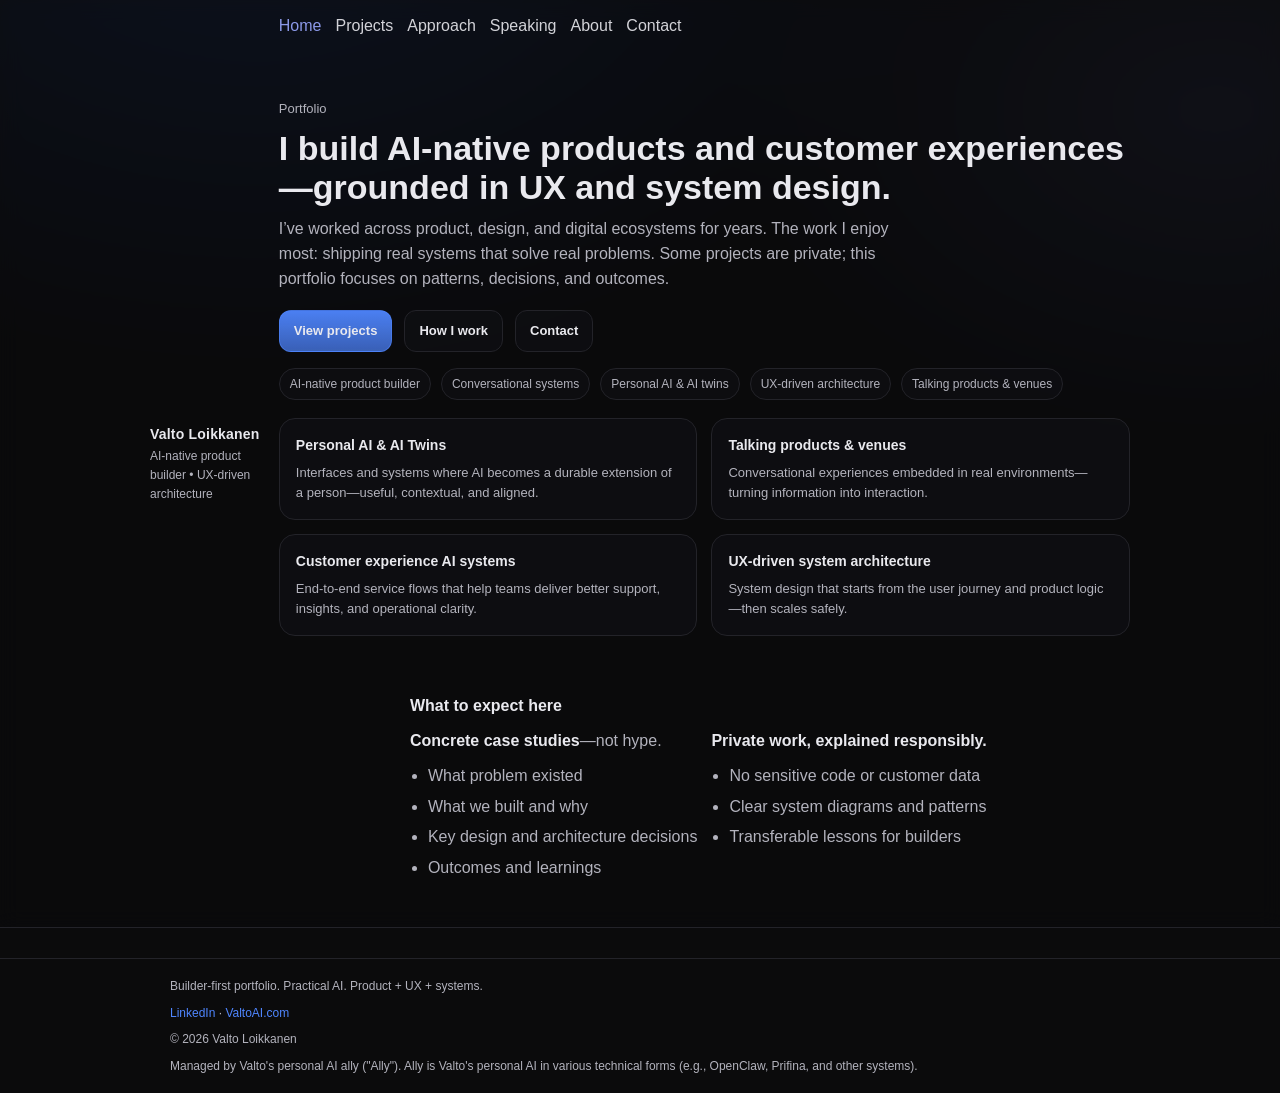
==== index.html @ eb3aaf6f "Add Ally management note" ====
<!doctype html>
<html lang="en">
<head>
  <meta charset="utf-8" />
  <meta name="viewport" content="width=device-width, initial-scale=1" />
  <title>Valto Loikkanen — AI-native product builder</title>
  <meta name="description" content="Valto Loikkanen — AI-native product builder and UX-driven system architect. Portfolio: products, conversational systems, AI twins, customer experience systems." />
  <meta property="og:title" content="Valto Loikkanen — AI-native product builder" />
  <meta property="og:description" content="Builder-first portfolio: AI-native products, UX-driven architecture, conversational systems, AI twins, customer experience systems." />
  <meta property="og:type" content="website" />
  <link rel="stylesheet" href="assets/css/site.css" />
</head>
<body>
<!-- NAV -->
<!-- NAV -->
<div class="nav">
  <div class="container nav-inner">
    <div class="brand">
      <strong>Valto Loikkanen</strong>
      <span>AI-native product builder • UX-driven architecture</span>
    </div>
    <div class="links">
      <a class="link" href="./index.html">Home</a>
      <a class="link" href="./projects.html">Projects</a>
      <a class="link" href="./approach.html">Approach</a>
      <a class="link" href="./speaking.html">Speaking</a>
      <a class="link" href="./about.html">About</a>
      <a class="link" href="./contact.html">Contact</a>

<div class="container hero">
  <div class="h-eyebrow">Portfolio</div>
  <h1 class="h-title">I build AI-native products and customer experiences—grounded in UX and system design.</h1>
  <p class="h-sub">I’ve worked across product, design, and digital ecosystems for years. The work I enjoy most: shipping real systems that solve real problems. Some projects are private; this portfolio focuses on patterns, decisions, and outcomes.</p>

  <div class="cta">
    <a class="btn primary" href="./projects.html">View projects</a>
    <a class="btn" href="./approach.html">How I work</a>
    <a class="btn" href="./contact.html">Contact</a>
  </div>

  <div class="strip">
    <div class="pill">AI-native product builder</div>
    <div class="pill">Conversational systems</div>
    <div class="pill">Personal AI & AI twins</div>
    <div class="pill">UX-driven architecture</div>
    <div class="pill">Talking products & venues</div>
  </div>

  <div class="grid">
    <div class="card">
      <h3>Personal AI & AI Twins</h3>
      <p>Interfaces and systems where AI becomes a durable extension of a person—useful, contextual, and aligned.</p>
    </div>
    <div class="card">
      <h3>Talking products & venues</h3>
      <p>Conversational experiences embedded in real environments—turning information into interaction.</p>
    </div>
    <div class="card">
      <h3>Customer experience AI systems</h3>
      <p>End-to-end service flows that help teams deliver better support, insights, and operational clarity.</p>
    </div>
    <div class="card">
      <h3>UX-driven system architecture</h3>
      <p>System design that starts from the user journey and product logic—then scales safely.</p>
    </div>
  </div>
</div>

<div class="container section">
  <h2>What to expect here</h2>
  <div class="cols">
    <div class="col">
      <p><strong style="color:var(--text)">Concrete case studies</strong>—not hype.</p>
      <ul class="list">
        <li>What problem existed</li>
        <li>What we built and why</li>
        <li>Key design and architecture decisions</li>
        <li>Outcomes and learnings</li>
      </ul>
    </div>
    <div class="col">
      <p><strong style="color:var(--text)">Private work, explained responsibly.</strong></p>
      <ul class="list">
        <li>No sensitive code or customer data</li>
        <li>Clear system diagrams and patterns</li>
        <li>Transferable lessons for builders</li>
      </ul>
    </div>
  </div>
</div>

    </div>
  </div>
</div>

<!-- FOOTER -->
    </div>
  </div>
</div>

<!-- FOOTER -->
<div class="footer">
  <div class="container">
    <div>Builder-first portfolio. Practical AI. Product + UX + systems.</div>
    <div style="margin-top:8px">
      <a href="https://www.linkedin.com/in/valto/" target="_blank" rel="noopener">LinkedIn</a>
      · <a href="https://valtoai.com/" target="_blank" rel="noopener">ValtoAI.com</a>
    </div>
    <div style="margin-top:8px">© <span id="y"></span> Valto Loikkanen</div>
    <div style="margin-top:8px">Managed by Valto's personal AI ally ("Ally"). Ally is Valto's personal AI in various technical forms (e.g., OpenClaw, Prifina, and other systems).</div>
  </div>
</div>
<script>document.getElementById('y').textContent = String(new Date().getFullYear())</script>

<script>(function(){var p=location.pathname.split("/").pop()||"index.html";document.querySelectorAll(".nav a.link").forEach(function(a){var h=a.getAttribute("href")||"";if(h.endsWith(p))a.classList.add("active");});})();</script>
</body>
</html>
---- assets/css/site.css ----
:root{
  --bg:#0b0b0c;
  --panel:#111114;
  --text:#e9e9ee;
  --muted:#b3b3bd;
  --border:#232329;
  --accent:#4f86ff;
  --accent2:#9aa8ff;
}
*{box-sizing:border-box}
html,body{margin:0;padding:0}
body{
  font-family:-apple-system,BlinkMacSystemFont,Segoe UI,Roboto,Helvetica,Arial,sans-serif;
  background: radial-gradient(1200px 800px at 20% -10%, rgba(79,134,255,.22), transparent 60%),
              radial-gradient(900px 600px at 95% 10%, rgba(154,168,255,.14), transparent 55%),
              var(--bg);
  color:var(--text);
  line-height:1.55;
}
a{color:var(--accent);text-decoration:none}
a:hover{text-decoration:underline}
.container{max-width:980px;margin:0 auto;padding:0 20px}
.nav{
  position:sticky;top:0;z-index:10;
  backdrop-filter:saturate(160%) blur(10px);
  background:rgba(11,11,12,.72);
  border-bottom:1px solid var(--border);
}
.nav-inner{display:flex;align-items:center;justify-content:space-between;padding:14px 0;gap:18px}
.brand{display:flex;flex-direction:column;gap:2px}
.brand strong{font-size:14px;letter-spacing:.2px}
.brand span{font-size:12px;color:var(--muted)}
.nav a.link{color:var(--text);opacity:.9}
.nav a.link.active{color:var(--accent2)}
.links{display:flex;flex-wrap:wrap;gap:14px;align-items:center}
.hero{padding:46px 0 18px}
.h-eyebrow{color:var(--muted);font-size:13px}
.h-title{font-size:34px;line-height:1.15;margin:10px 0 10px}
.h-sub{color:var(--muted);font-size:16px;max-width:72ch;margin:0}
.cta{display:flex;gap:12px;flex-wrap:wrap;margin-top:18px}
.btn{display:inline-flex;align-items:center;justify-content:center;gap:10px;
  padding:10px 14px;border-radius:12px;border:1px solid var(--border);
  background:rgba(17,17,20,.7);color:var(--text);font-size:13px;font-weight:600
}
.btn.primary{background:linear-gradient(180deg, rgba(79,134,255,.95), rgba(79,134,255,.7));border-color:rgba(79,134,255,.55)}
.btn.primary:hover{text-decoration:none;filter:brightness(1.05)}
.btn:hover{text-decoration:none}
.grid{display:grid;grid-template-columns:repeat(12,1fr);gap:14px;margin:18px 0 0}
.card{
  grid-column:span 6;
  background:rgba(17,17,20,.7);
  border:1px solid var(--border);
  border-radius:16px;
  padding:16px;
}
.card h3{margin:0 0 6px;font-size:14px}
.card p{margin:0;color:var(--muted);font-size:13px}
.strip{display:flex;flex-wrap:wrap;gap:10px;margin-top:16px}
.pill{border:1px solid var(--border);border-radius:999px;padding:6px 10px;color:var(--muted);font-size:12px;background:rgba(17,17,20,.55)}
.section{padding:26px 0}
.section h2{font-size:16px;margin:0 0 10px}
.section p{margin:0 0 10px;color:var(--muted)}
.cols{display:grid;grid-template-columns:repeat(12,1fr);gap:14px}
.col{grid-column:span 6}
.list{margin:10px 0 0;padding-left:18px;color:var(--muted)}
.list li{margin:6px 0}
.footer{border-top:1px solid var(--border);padding:18px 0;margin-top:30px;color:var(--muted);font-size:12px}
small.mono{font-family:ui-monospace,SFMono-Regular,Menlo,Monaco,Consolas,monospace}
@media (max-width:860px){
  .card{grid-column:span 12}
  .col{grid-column:span 12}
  .h-title{font-size:28px}
}
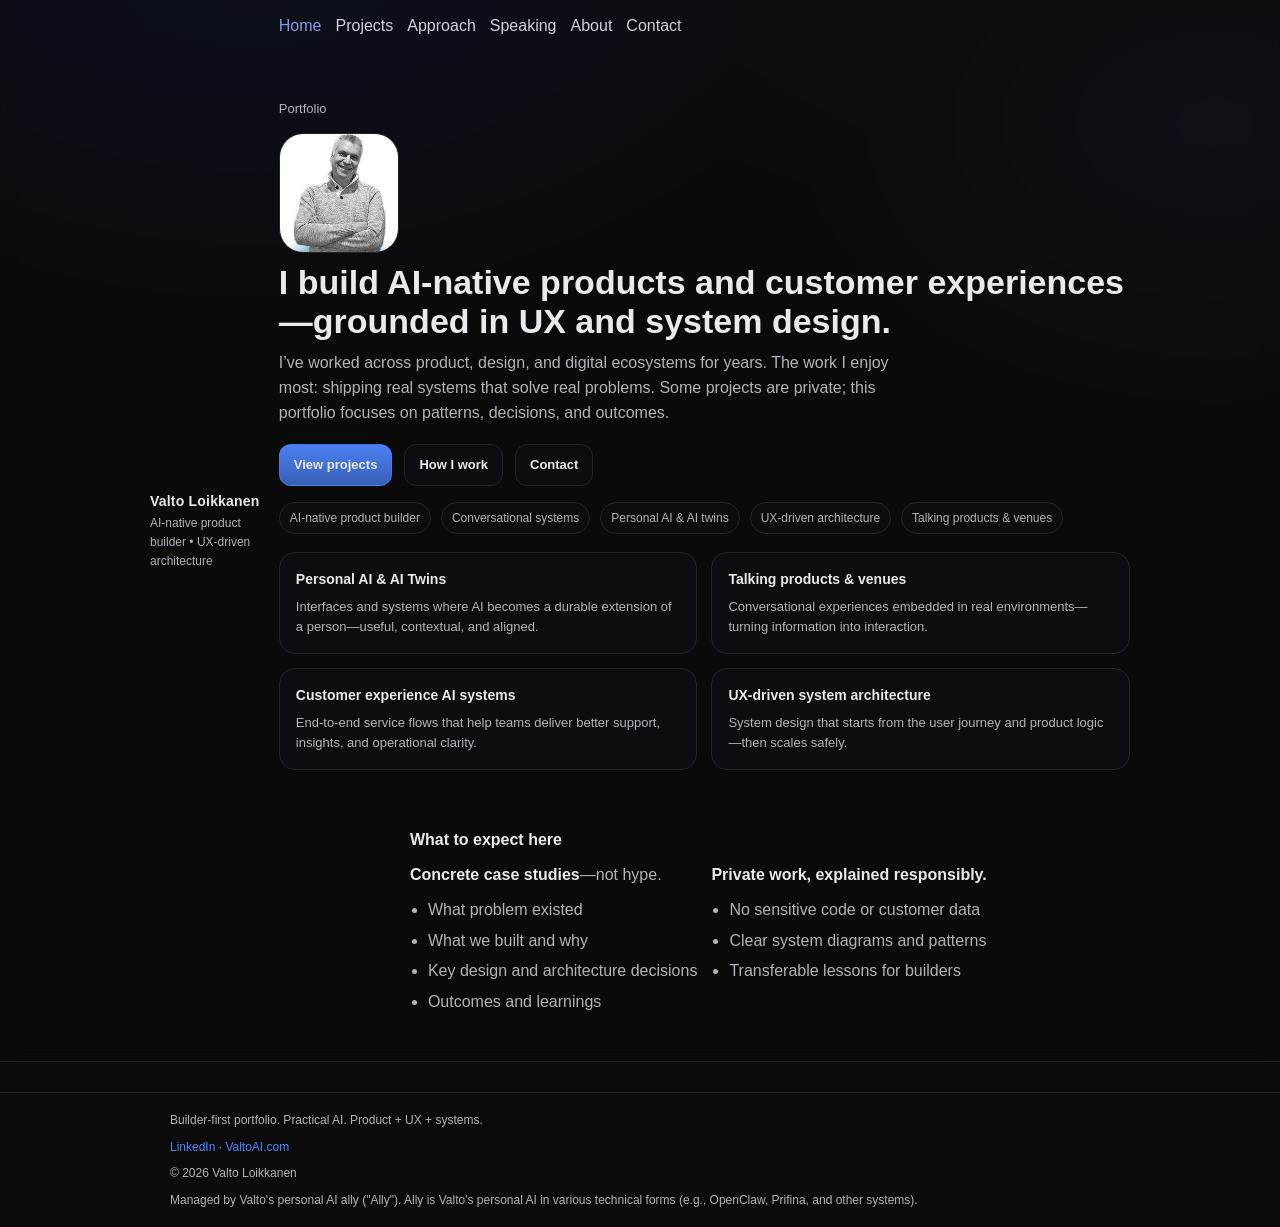
==== commit f1c75dd2: "Add portrait" ====
--- a/index.html
+++ b/index.html
@@ -29,6 +29,10 @@
 
 <div class="container hero">
   <div class="h-eyebrow">Portfolio</div>
+<div style="display:flex;gap:18px;align-items:center;flex-wrap:wrap;margin-top:14px">
+  <img src="assets/img/valto.jpg" alt="Valto Loikkanen" style="width:120px;height:120px;border-radius:24px;object-fit:cover;border:1px solid var(--border);background:rgba(17,17,20,.7)" />
+  <div style="min-width:min(520px,100%);flex:1"></div>
+</div>
   <h1 class="h-title">I build AI-native products and customer experiences—grounded in UX and system design.</h1>
   <p class="h-sub">I’ve worked across product, design, and digital ecosystems for years. The work I enjoy most: shipping real systems that solve real problems. Some projects are private; this portfolio focuses on patterns, decisions, and outcomes.</p>
 
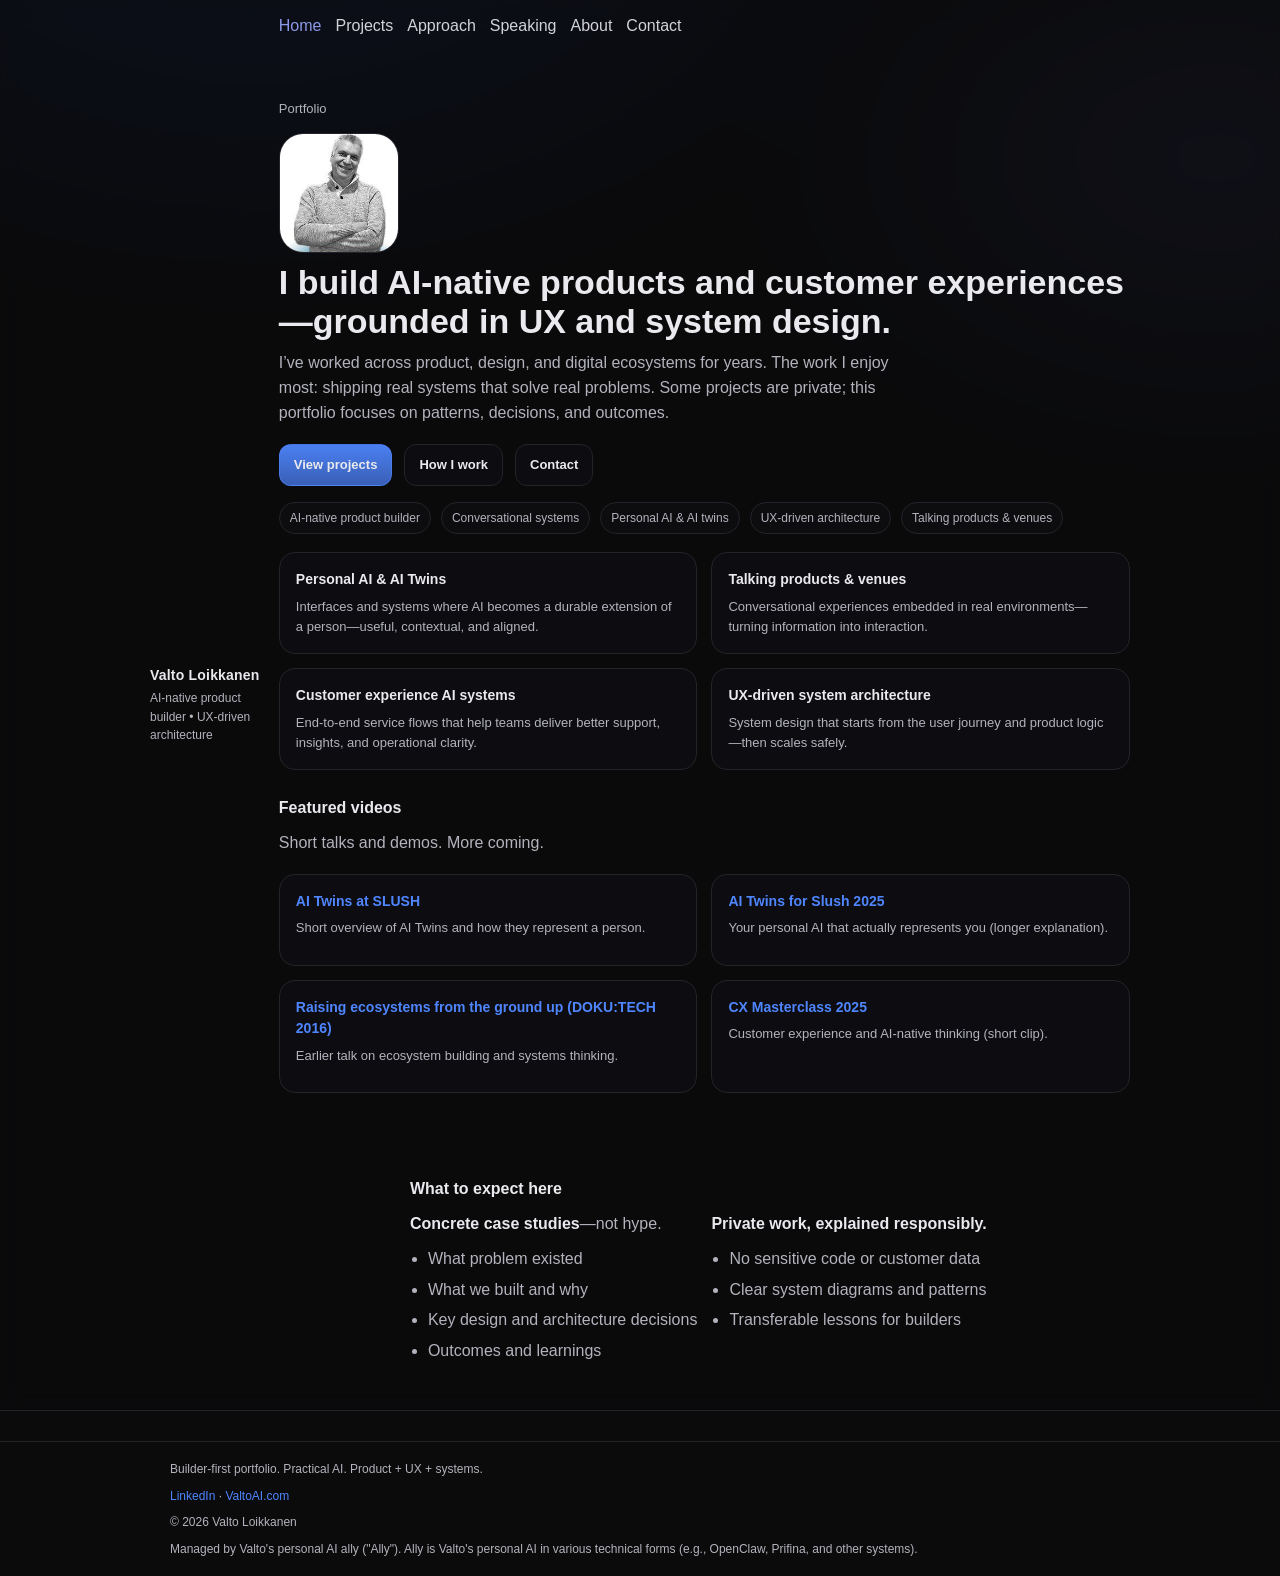
==== commit dd1c0b98: "Add featured videos section (placeholders)" ====
--- a/index.html
+++ b/index.html
@@ -68,6 +68,29 @@
       <p>System design that starts from the user journey and product logic—then scales safely.</p>
     </div>
   </div>
+
+<div class="container section">
+  <h2>Featured videos</h2>
+  <p>Short talks and demos. More coming.</p>
+  <div class="grid">
+    <div class="card">
+      <h3><a href="https://www.youtube.com/watch?v=REPLACE1" target="_blank" rel="noopener">AI Twins at SLUSH</a></h3>
+      <p>Short overview of AI Twins and how they represent a person.</p>
+    </div>
+    <div class="card">
+      <h3><a href="https://www.youtube.com/watch?v=REPLACE2" target="_blank" rel="noopener">AI Twins for Slush 2025</a></h3>
+      <p>Your personal AI that actually represents you (longer explanation).</p>
+    </div>
+    <div class="card">
+      <h3><a href="https://www.youtube.com/watch?v=REPLACE3" target="_blank" rel="noopener">Raising ecosystems from the ground up (DOKU:TECH 2016)</a></h3>
+      <p>Earlier talk on ecosystem building and systems thinking.</p>
+    </div>
+    <div class="card">
+      <h3><a href="https://www.youtube.com/watch?v=REPLACE4" target="_blank" rel="noopener">CX Masterclass 2025</a></h3>
+      <p>Customer experience and AI-native thinking (short clip).</p>
+    </div>
+  </div>
+</div>
 </div>
 
 <div class="container section">
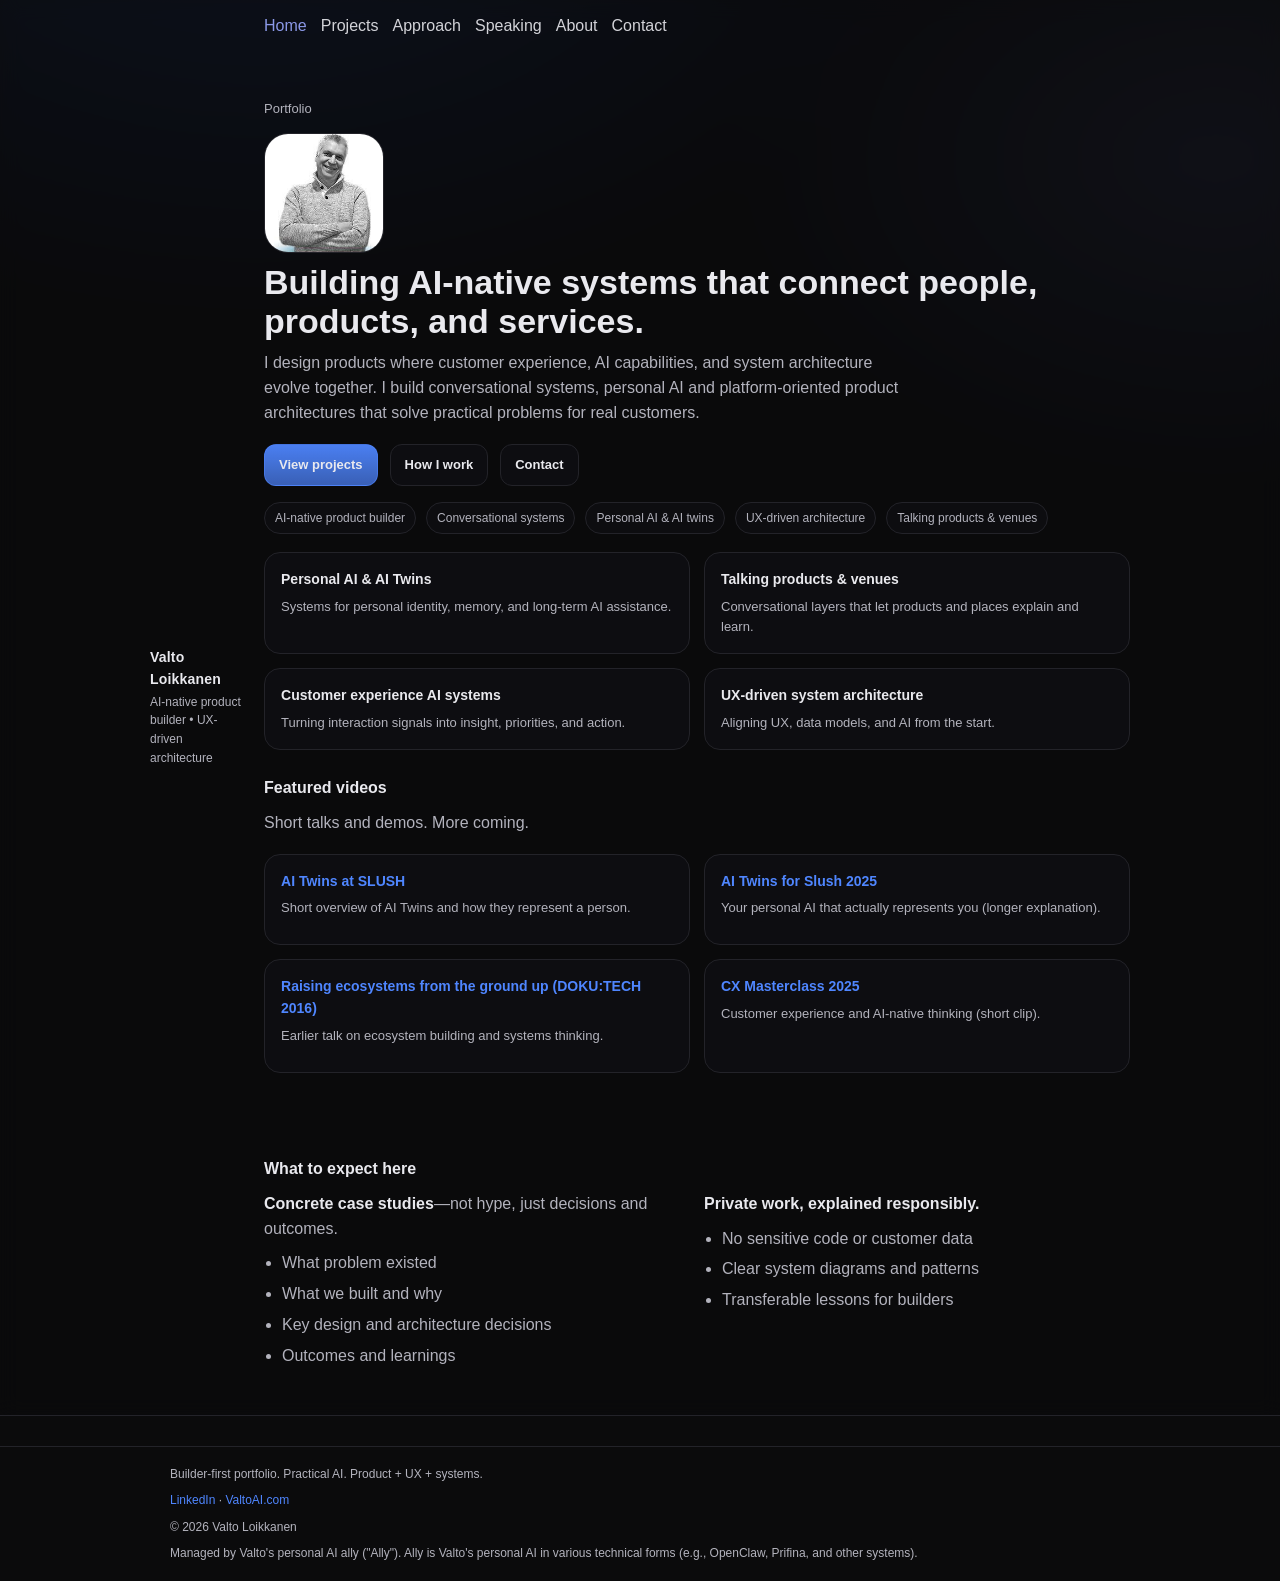
==== commit 06bac38d: "Align copy with portfolio instructions" ====
--- a/index.html
+++ b/index.html
@@ -33,8 +33,8 @@
   <img src="assets/img/valto.jpg" alt="Valto Loikkanen" style="width:120px;height:120px;border-radius:24px;object-fit:cover;border:1px solid var(--border);background:rgba(17,17,20,.7)" />
   <div style="min-width:min(520px,100%);flex:1"></div>
 </div>
-  <h1 class="h-title">I build AI-native products and customer experiences—grounded in UX and system design.</h1>
-  <p class="h-sub">I’ve worked across product, design, and digital ecosystems for years. The work I enjoy most: shipping real systems that solve real problems. Some projects are private; this portfolio focuses on patterns, decisions, and outcomes.</p>
+  <h1 class="h-title">Building AI-native systems that connect people, products, and services.</h1>
+  <p class="h-sub">I design products where customer experience, AI capabilities, and system architecture evolve together. I build conversational systems, personal AI and platform-oriented product architectures that solve practical problems for real customers.</p>
 
   <div class="cta">
     <a class="btn primary" href="./projects.html">View projects</a>
@@ -53,19 +53,19 @@
   <div class="grid">
     <div class="card">
       <h3>Personal AI & AI Twins</h3>
-      <p>Interfaces and systems where AI becomes a durable extension of a person—useful, contextual, and aligned.</p>
+      <p>Systems for personal identity, memory, and long-term AI assistance.</p>
     </div>
     <div class="card">
       <h3>Talking products & venues</h3>
-      <p>Conversational experiences embedded in real environments—turning information into interaction.</p>
+      <p>Conversational layers that let products and places explain and learn.</p>
     </div>
     <div class="card">
       <h3>Customer experience AI systems</h3>
-      <p>End-to-end service flows that help teams deliver better support, insights, and operational clarity.</p>
+      <p>Turning interaction signals into insight, priorities, and action.</p>
     </div>
     <div class="card">
       <h3>UX-driven system architecture</h3>
-      <p>System design that starts from the user journey and product logic—then scales safely.</p>
+      <p>Aligning UX, data models, and AI from the start.</p>
     </div>
   </div>
 
@@ -74,19 +74,19 @@
   <p>Short talks and demos. More coming.</p>
   <div class="grid">
     <div class="card">
-      <h3><a href="https://www.youtube.com/watch?v=REPLACE1" target="_blank" rel="noopener">AI Twins at SLUSH</a></h3>
+      <h3><a href="https://www.youtube.com/watch?v=C7Kmj-2CnPc" target="_blank" rel="noopener">AI Twins at SLUSH</a></h3>
       <p>Short overview of AI Twins and how they represent a person.</p>
     </div>
     <div class="card">
-      <h3><a href="https://www.youtube.com/watch?v=REPLACE2" target="_blank" rel="noopener">AI Twins for Slush 2025</a></h3>
+      <h3><a href="https://www.youtube.com/watch?v=y5yU5J10x-8" target="_blank" rel="noopener">AI Twins for Slush 2025</a></h3>
       <p>Your personal AI that actually represents you (longer explanation).</p>
     </div>
     <div class="card">
-      <h3><a href="https://www.youtube.com/watch?v=REPLACE3" target="_blank" rel="noopener">Raising ecosystems from the ground up (DOKU:TECH 2016)</a></h3>
+      <h3><a href="https://www.youtube.com/watch?v=Q_x3U_hmWxY" target="_blank" rel="noopener">Raising ecosystems from the ground up (DOKU:TECH 2016)</a></h3>
       <p>Earlier talk on ecosystem building and systems thinking.</p>
     </div>
     <div class="card">
-      <h3><a href="https://www.youtube.com/watch?v=REPLACE4" target="_blank" rel="noopener">CX Masterclass 2025</a></h3>
+      <h3><a href="https://www.youtube.com/watch?v=2t4NH5-_C3g" target="_blank" rel="noopener">CX Masterclass 2025</a></h3>
       <p>Customer experience and AI-native thinking (short clip).</p>
     </div>
   </div>
@@ -97,7 +97,7 @@
   <h2>What to expect here</h2>
   <div class="cols">
     <div class="col">
-      <p><strong style="color:var(--text)">Concrete case studies</strong>—not hype.</p>
+      <p><strong style="color:var(--text)">Concrete case studies</strong>—not hype, just decisions and outcomes.</p>
       <ul class="list">
         <li>What problem existed</li>
         <li>What we built and why</li>
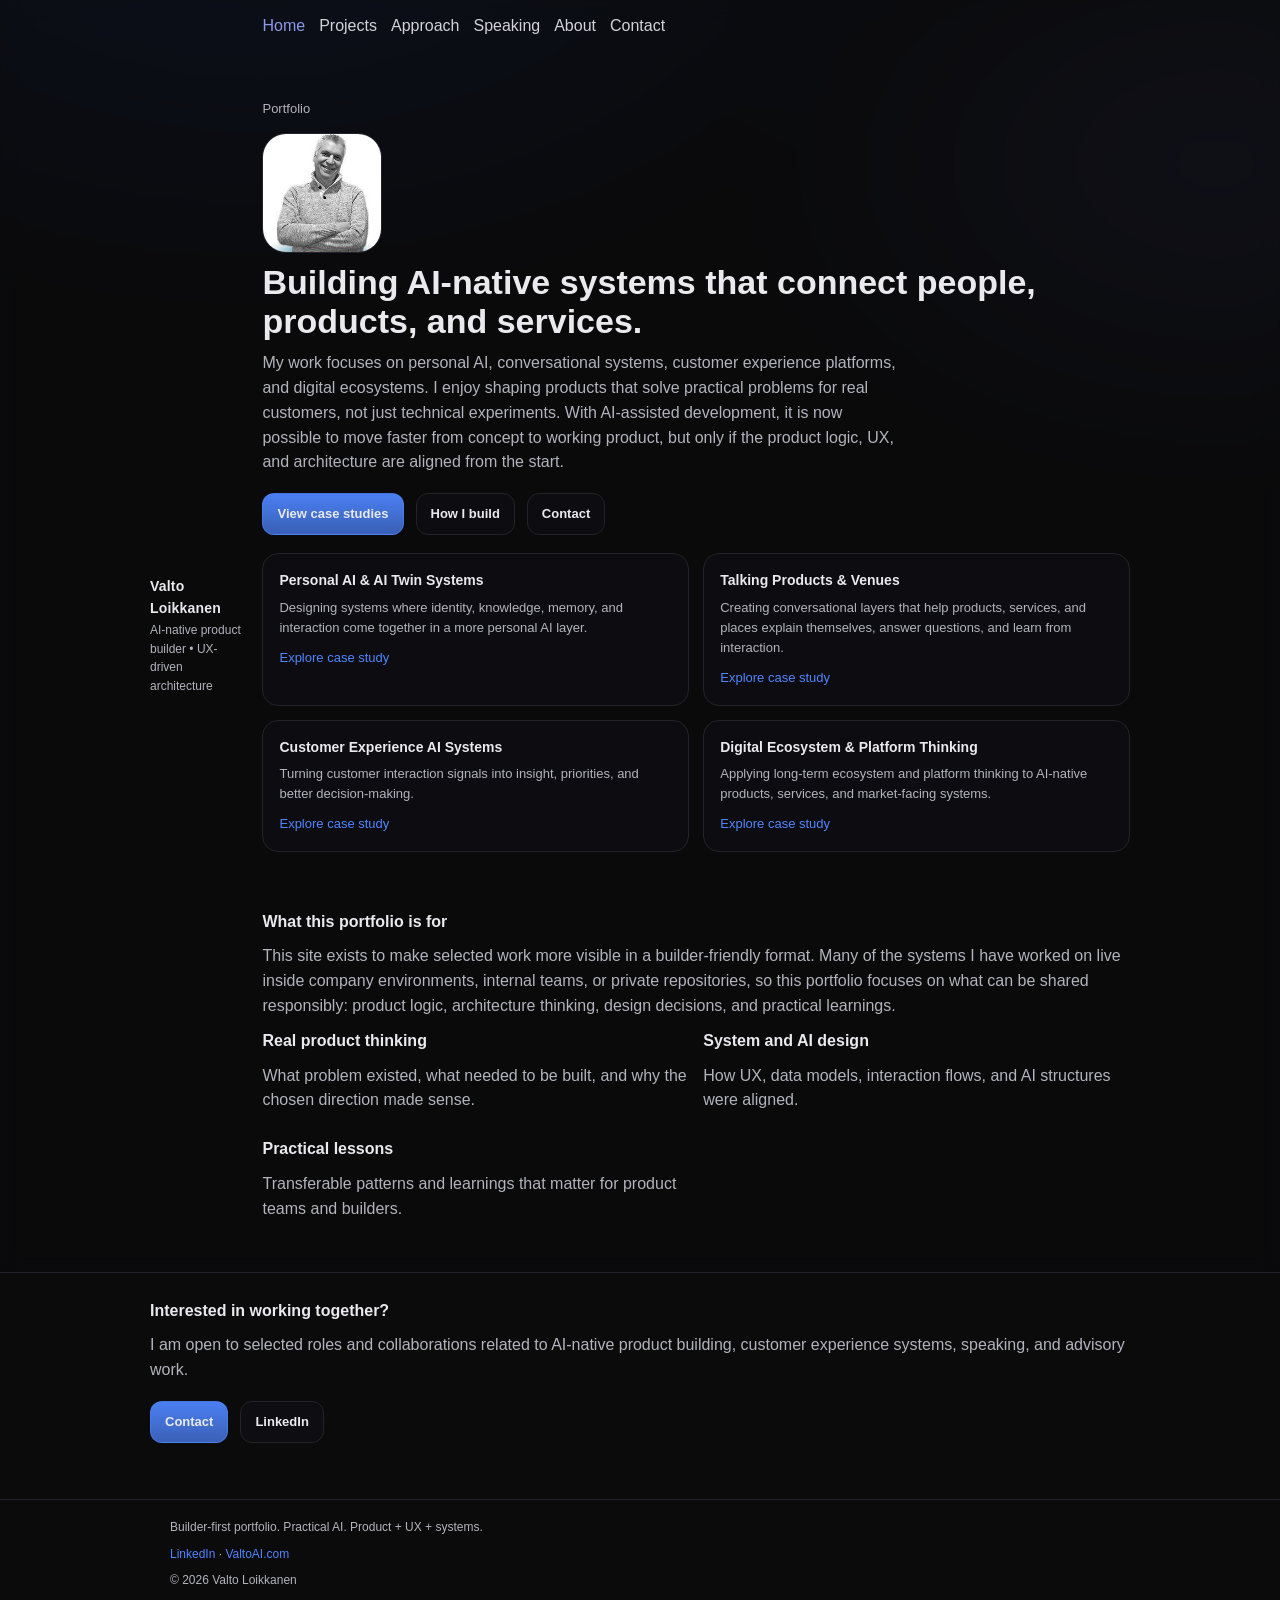
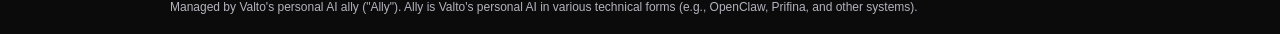
==== commit 1f73aafa: "Apply portfolio revisions (home structure, case studies, contact email)" ====
--- a/index.html
+++ b/index.html
@@ -34,86 +34,58 @@
   <div style="min-width:min(520px,100%);flex:1"></div>
 </div>
   <h1 class="h-title">Building AI-native systems that connect people, products, and services.</h1>
-  <p class="h-sub">I design products where customer experience, AI capabilities, and system architecture evolve together. I build conversational systems, personal AI and platform-oriented product architectures that solve practical problems for real customers.</p>
+  <p class="h-sub">My work focuses on personal AI, conversational systems, customer experience platforms, and digital ecosystems. I enjoy shaping products that solve practical problems for real customers, not just technical experiments. With AI-assisted development, it is now possible to move faster from concept to working product, but only if the product logic, UX, and architecture are aligned from the start.</p>
 
   <div class="cta">
-    <a class="btn primary" href="./projects.html">View projects</a>
-    <a class="btn" href="./approach.html">How I work</a>
+    <a class="btn primary" href="./projects.html">View case studies</a>
+    <a class="btn" href="./approach.html">How I build</a>
     <a class="btn" href="./contact.html">Contact</a>
   </div>
-
-  <div class="strip">
-    <div class="pill">AI-native product builder</div>
-    <div class="pill">Conversational systems</div>
-    <div class="pill">Personal AI & AI twins</div>
-    <div class="pill">UX-driven architecture</div>
-    <div class="pill">Talking products & venues</div>
-  </div>
-
+  
   <div class="grid">
     <div class="card">
-      <h3>Personal AI & AI Twins</h3>
-      <p>Systems for personal identity, memory, and long-term AI assistance.</p>
+      <h3>Personal AI & AI Twin Systems</h3>
+      <p>Designing systems where identity, knowledge, memory, and interaction come together in a more personal AI layer.</p>
+      <p style="margin-top:10px"><a href="./projects.html#personal-ai">Explore case study</a></p>
     </div>
     <div class="card">
-      <h3>Talking products & venues</h3>
-      <p>Conversational layers that let products and places explain and learn.</p>
+      <h3>Talking Products & Venues</h3>
+      <p>Creating conversational layers that help products, services, and places explain themselves, answer questions, and learn from interaction.</p>
+      <p style="margin-top:10px"><a href="./projects.html#talking-products">Explore case study</a></p>
     </div>
     <div class="card">
-      <h3>Customer experience AI systems</h3>
-      <p>Turning interaction signals into insight, priorities, and action.</p>
+      <h3>Customer Experience AI Systems</h3>
+      <p>Turning customer interaction signals into insight, priorities, and better decision-making.</p>
+      <p style="margin-top:10px"><a href="./projects.html#customer-experience">Explore case study</a></p>
     </div>
     <div class="card">
-      <h3>UX-driven system architecture</h3>
-      <p>Aligning UX, data models, and AI from the start.</p>
+      <h3>Digital Ecosystem & Platform Thinking</h3>
+      <p>Applying long-term ecosystem and platform thinking to AI-native products, services, and market-facing systems.</p>
+      <p style="margin-top:10px"><a href="./projects.html#ecosystems">Explore case study</a></p>
     </div>
   </div>
 
+</div>
+
+
 <div class="container section">
-  <h2>Featured videos</h2>
-  <p>Short talks and demos. More coming.</p>
-  <div class="grid">
-    <div class="card">
-      <h3><a href="https://www.youtube.com/watch?v=C7Kmj-2CnPc" target="_blank" rel="noopener">AI Twins at SLUSH</a></h3>
-      <p>Short overview of AI Twins and how they represent a person.</p>
+  <h2>What this portfolio is for</h2>
+  <p>This site exists to make selected work more visible in a builder-friendly format. Many of the systems I have worked on live inside company environments, internal teams, or private repositories, so this portfolio focuses on what can be shared responsibly: product logic, architecture thinking, design decisions, and practical learnings.</p>
+  <div class="cols">
+    <div class="col">
+      <h2>Real product thinking</h2>
+      <p>What problem existed, what needed to be built, and why the chosen direction made sense.</p>
     </div>
-    <div class="card">
-      <h3><a href="https://www.youtube.com/watch?v=y5yU5J10x-8" target="_blank" rel="noopener">AI Twins for Slush 2025</a></h3>
-      <p>Your personal AI that actually represents you (longer explanation).</p>
+    <div class="col">
+      <h2>System and AI design</h2>
+      <p>How UX, data models, interaction flows, and AI structures were aligned.</p>
     </div>
-    <div class="card">
-      <h3><a href="https://www.youtube.com/watch?v=Q_x3U_hmWxY" target="_blank" rel="noopener">Raising ecosystems from the ground up (DOKU:TECH 2016)</a></h3>
-      <p>Earlier talk on ecosystem building and systems thinking.</p>
-    </div>
-    <div class="card">
-      <h3><a href="https://www.youtube.com/watch?v=2t4NH5-_C3g" target="_blank" rel="noopener">CX Masterclass 2025</a></h3>
-      <p>Customer experience and AI-native thinking (short clip).</p>
+    <div class="col">
+      <h2>Practical lessons</h2>
+      <p>Transferable patterns and learnings that matter for product teams and builders.</p>
     </div>
   </div>
 </div>
-</div>
-
-<div class="container section">
-  <h2>What to expect here</h2>
-  <div class="cols">
-    <div class="col">
-      <p><strong style="color:var(--text)">Concrete case studies</strong>—not hype, just decisions and outcomes.</p>
-      <ul class="list">
-        <li>What problem existed</li>
-        <li>What we built and why</li>
-        <li>Key design and architecture decisions</li>
-        <li>Outcomes and learnings</li>
-      </ul>
-    </div>
-    <div class="col">
-      <p><strong style="color:var(--text)">Private work, explained responsibly.</strong></p>
-      <ul class="list">
-        <li>No sensitive code or customer data</li>
-        <li>Clear system diagrams and patterns</li>
-        <li>Transferable lessons for builders</li>
-      </ul>
-    </div>
-  </div>
 </div>
 
     </div>
@@ -126,6 +98,15 @@
 </div>
 
 <!-- FOOTER -->
+
+<div class="container section">
+  <h2>Interested in working together?</h2>
+  <p>I am open to selected roles and collaborations related to AI-native product building, customer experience systems, speaking, and advisory work.</p>
+  <div class="cta">
+    <a class="btn primary" href="./contact.html">Contact</a>
+    <a class="btn" href="https://www.linkedin.com/in/valto/" target="_blank" rel="noopener">LinkedIn</a>
+  </div>
+</div>
 <div class="footer">
   <div class="container">
     <div>Builder-first portfolio. Practical AI. Product + UX + systems.</div>
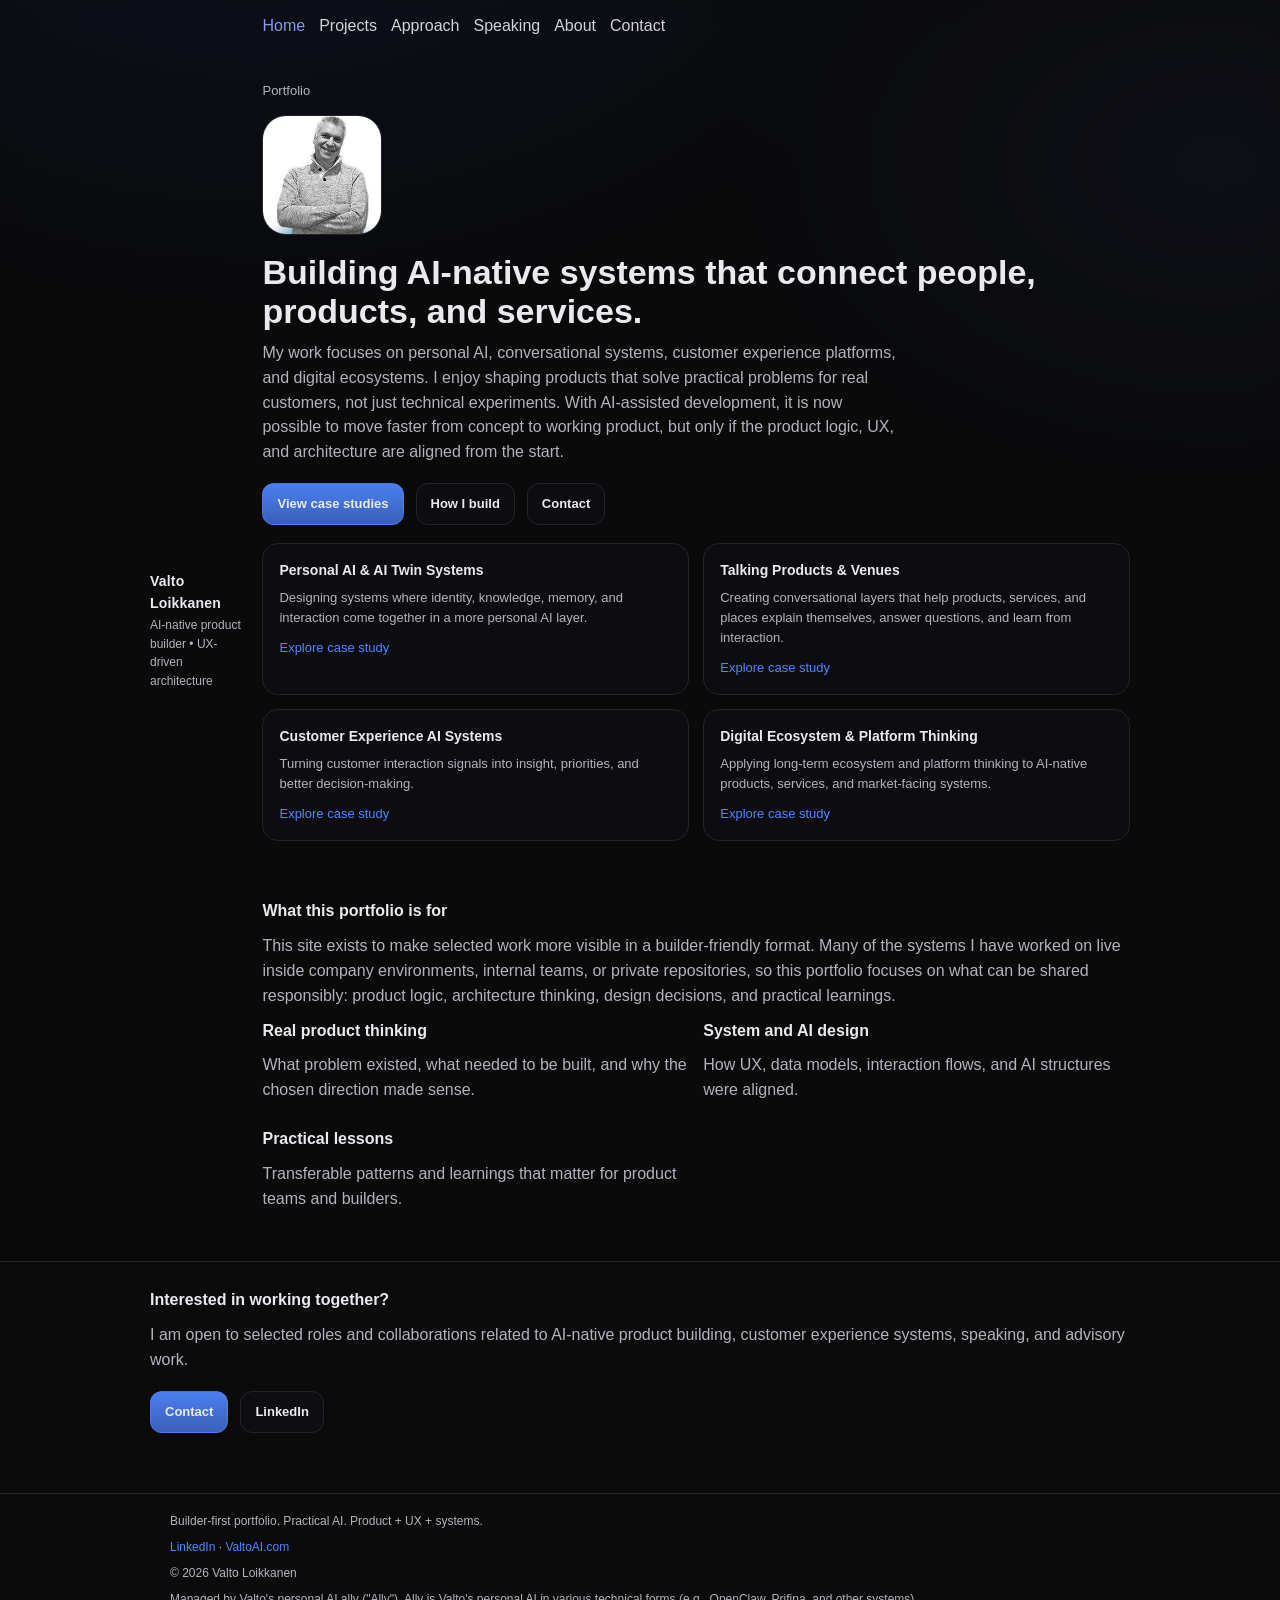
==== commit ffe3eb3f: "Layout fixes: hero portrait + spacing + footer alignment" ====
--- a/index.html
+++ b/index.html
@@ -29,10 +29,7 @@
 
 <div class="container hero">
   <div class="h-eyebrow">Portfolio</div>
-<div style="display:flex;gap:18px;align-items:center;flex-wrap:wrap;margin-top:14px">
-  <img src="assets/img/valto.jpg" alt="Valto Loikkanen" style="width:120px;height:120px;border-radius:24px;object-fit:cover;border:1px solid var(--border);background:rgba(17,17,20,.7)" />
-  <div style="min-width:min(520px,100%);flex:1"></div>
-</div>
+<div style="margin-top:14px"><img src="assets/img/valto.jpg" alt="Valto Loikkanen" style="width:120px;height:120px;border-radius:24px;object-fit:cover;border:1px solid var(--border);background:rgba(17,17,20,.7)" /></div>
   <h1 class="h-title">Building AI-native systems that connect people, products, and services.</h1>
   <p class="h-sub">My work focuses on personal AI, conversational systems, customer experience platforms, and digital ecosystems. I enjoy shaping products that solve practical problems for real customers, not just technical experiments. With AI-assisted development, it is now possible to move faster from concept to working product, but only if the product logic, UX, and architecture are aligned from the start.</p>
 
--- a/assets/css/site.css
+++ b/assets/css/site.css
@@ -33,7 +33,7 @@
 .nav a.link{color:var(--text);opacity:.9}
 .nav a.link.active{color:var(--accent2)}
 .links{display:flex;flex-wrap:wrap;gap:14px;align-items:center}
-.hero{padding:46px 0 18px}
+.hero{padding:28px 0 18px}
 .h-eyebrow{color:var(--muted);font-size:13px}
 .h-title{font-size:34px;line-height:1.15;margin:10px 0 10px}
 .h-sub{color:var(--muted);font-size:16px;max-width:72ch;margin:0}
@@ -64,10 +64,15 @@
 .col{grid-column:span 6}
 .list{margin:10px 0 0;padding-left:18px;color:var(--muted)}
 .list li{margin:6px 0}
-.footer{border-top:1px solid var(--border);padding:18px 0;margin-top:30px;color:var(--muted);font-size:12px}
+.footer{border-top:1px solid var(--border);padding:18px 0;margin-top:34px;color:var(--muted);font-size:12px;line-height:1.5}
+.footer .container{display:block}
+
 small.mono{font-family:ui-monospace,SFMono-Regular,Menlo,Monaco,Consolas,monospace}
 @media (max-width:860px){
   .card{grid-column:span 12}
   .col{grid-column:span 12}
   .h-title{font-size:28px}
 }
+
+/* safety */
+img{max-width:100%;height:auto}
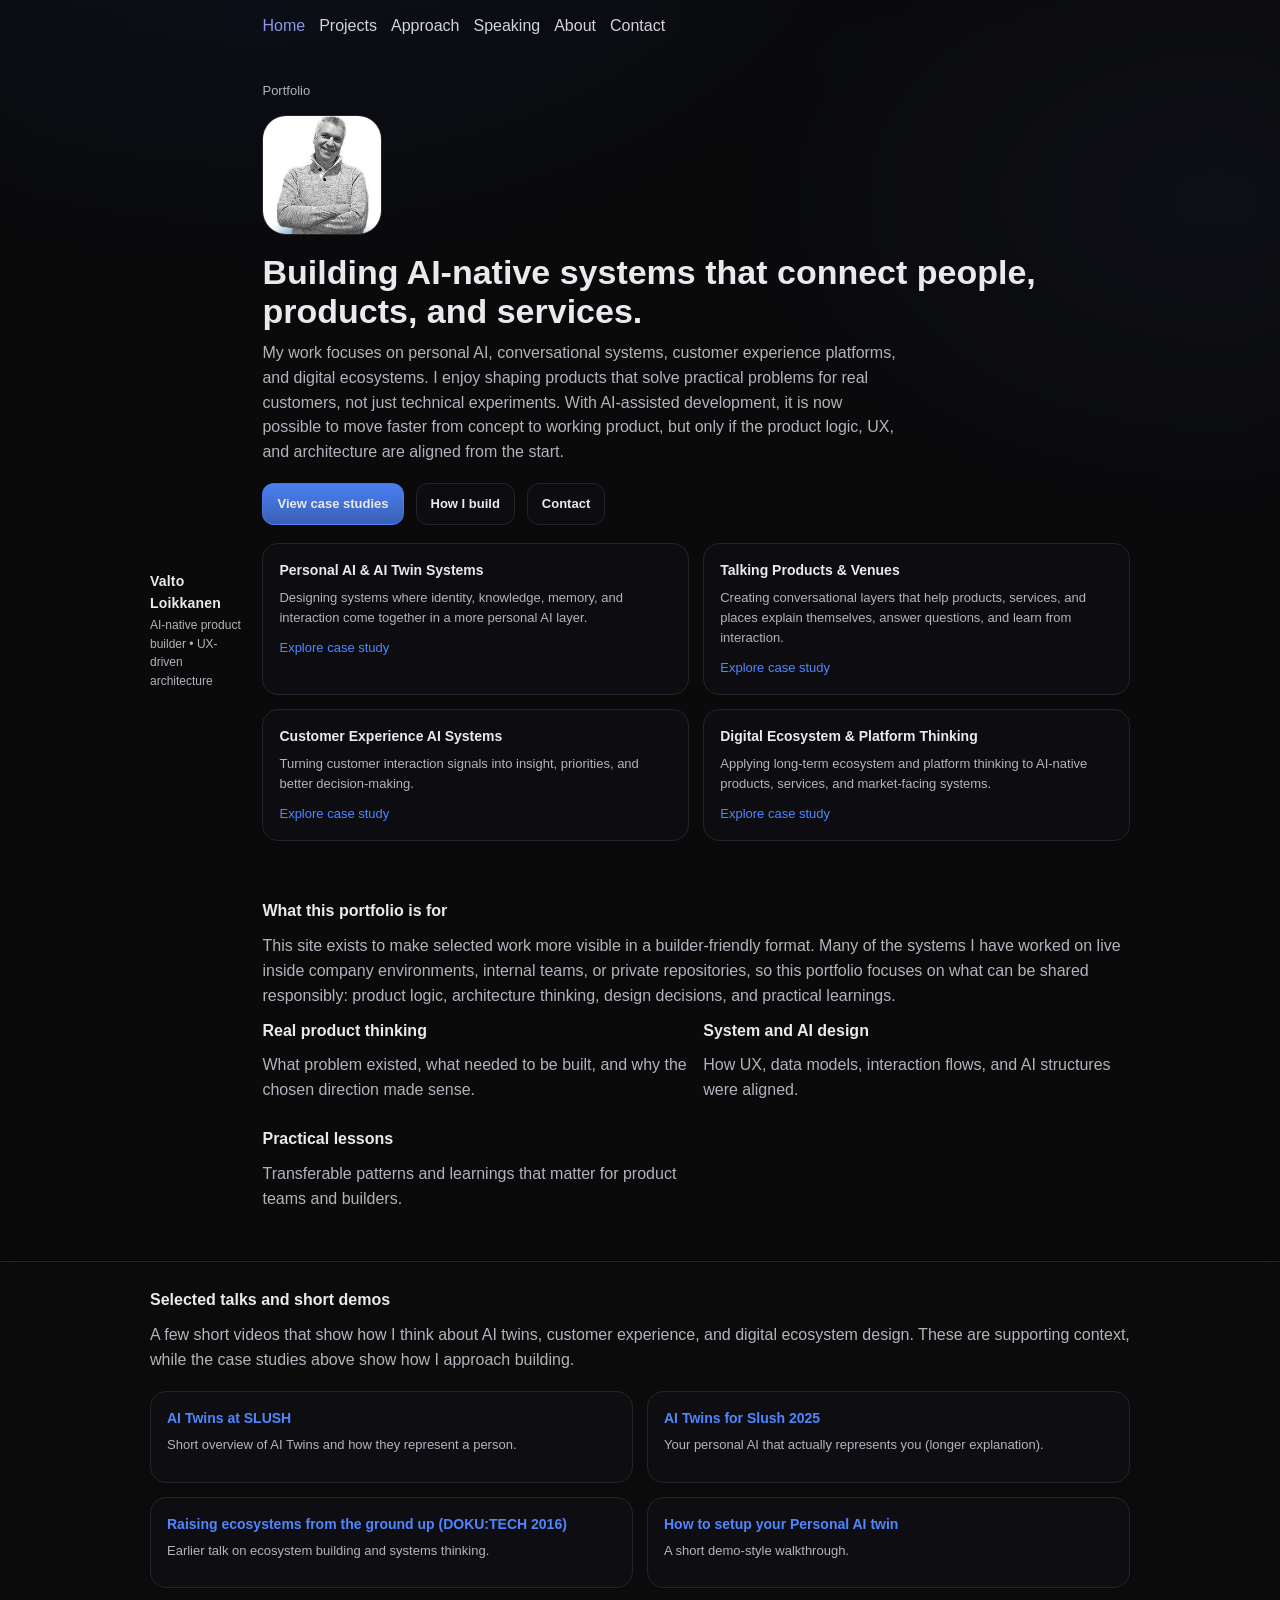
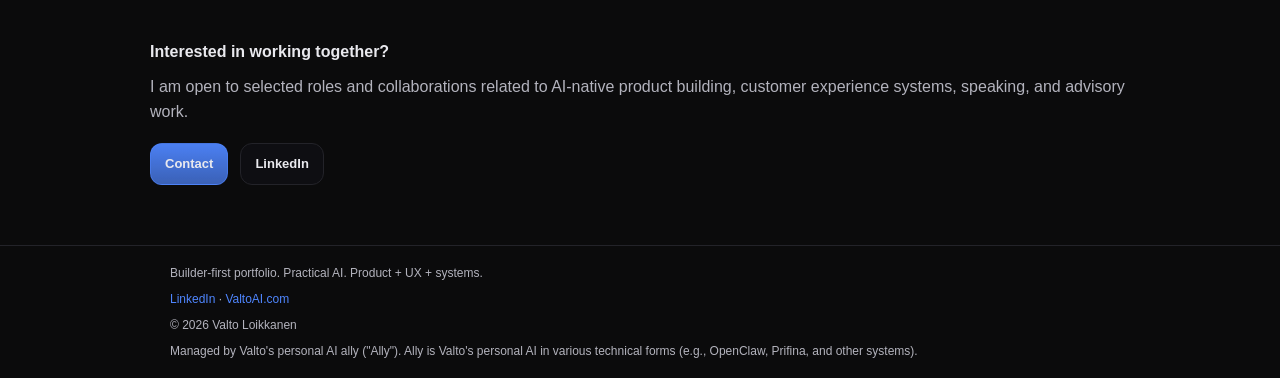
==== commit 4d3a4f56: "Fix missing videos section + prevent brand leak" ====
--- a/index.html
+++ b/index.html
@@ -96,6 +96,29 @@
 
 <!-- FOOTER -->
 
+<div class="container section" id="selected-talks">
+  <h2>Selected talks and short demos</h2>
+  <p>A few short videos that show how I think about AI twins, customer experience, and digital ecosystem design. These are supporting context, while the case studies above show how I approach building.</p>
+  <div class="grid">
+    <div class="card">
+      <h3><a href="https://www.youtube.com/watch?v=C7Kmj-2CnPc" target="_blank" rel="noopener">AI Twins at SLUSH</a></h3>
+      <p>Short overview of AI Twins and how they represent a person.</p>
+    </div>
+    <div class="card">
+      <h3><a href="https://www.youtube.com/watch?v=y5yU5J10x-8" target="_blank" rel="noopener">AI Twins for Slush 2025</a></h3>
+      <p>Your personal AI that actually represents you (longer explanation).</p>
+    </div>
+    <div class="card">
+      <h3><a href="https://www.youtube.com/watch?v=Q_x3U_hmWxY" target="_blank" rel="noopener">Raising ecosystems from the ground up (DOKU:TECH 2016)</a></h3>
+      <p>Earlier talk on ecosystem building and systems thinking.</p>
+    </div>
+    <div class="card">
+      <h3><a href="https://www.youtube.com/watch?v=2t4NH5-_C3g" target="_blank" rel="noopener">How to setup your Personal AI twin</a></h3>
+      <p>A short demo-style walkthrough.</p>
+    </div>
+  </div>
+</div>
+
 <div class="container section">
   <h2>Interested in working together?</h2>
   <p>I am open to selected roles and collaborations related to AI-native product building, customer experience systems, speaking, and advisory work.</p>
--- a/assets/css/site.css
+++ b/assets/css/site.css
@@ -76,3 +76,7 @@
 
 /* safety */
 img{max-width:100%;height:auto}
+
+/* brand scope */
+.brand{display:none}
+.nav .brand{display:flex;flex-direction:column;gap:2px}
